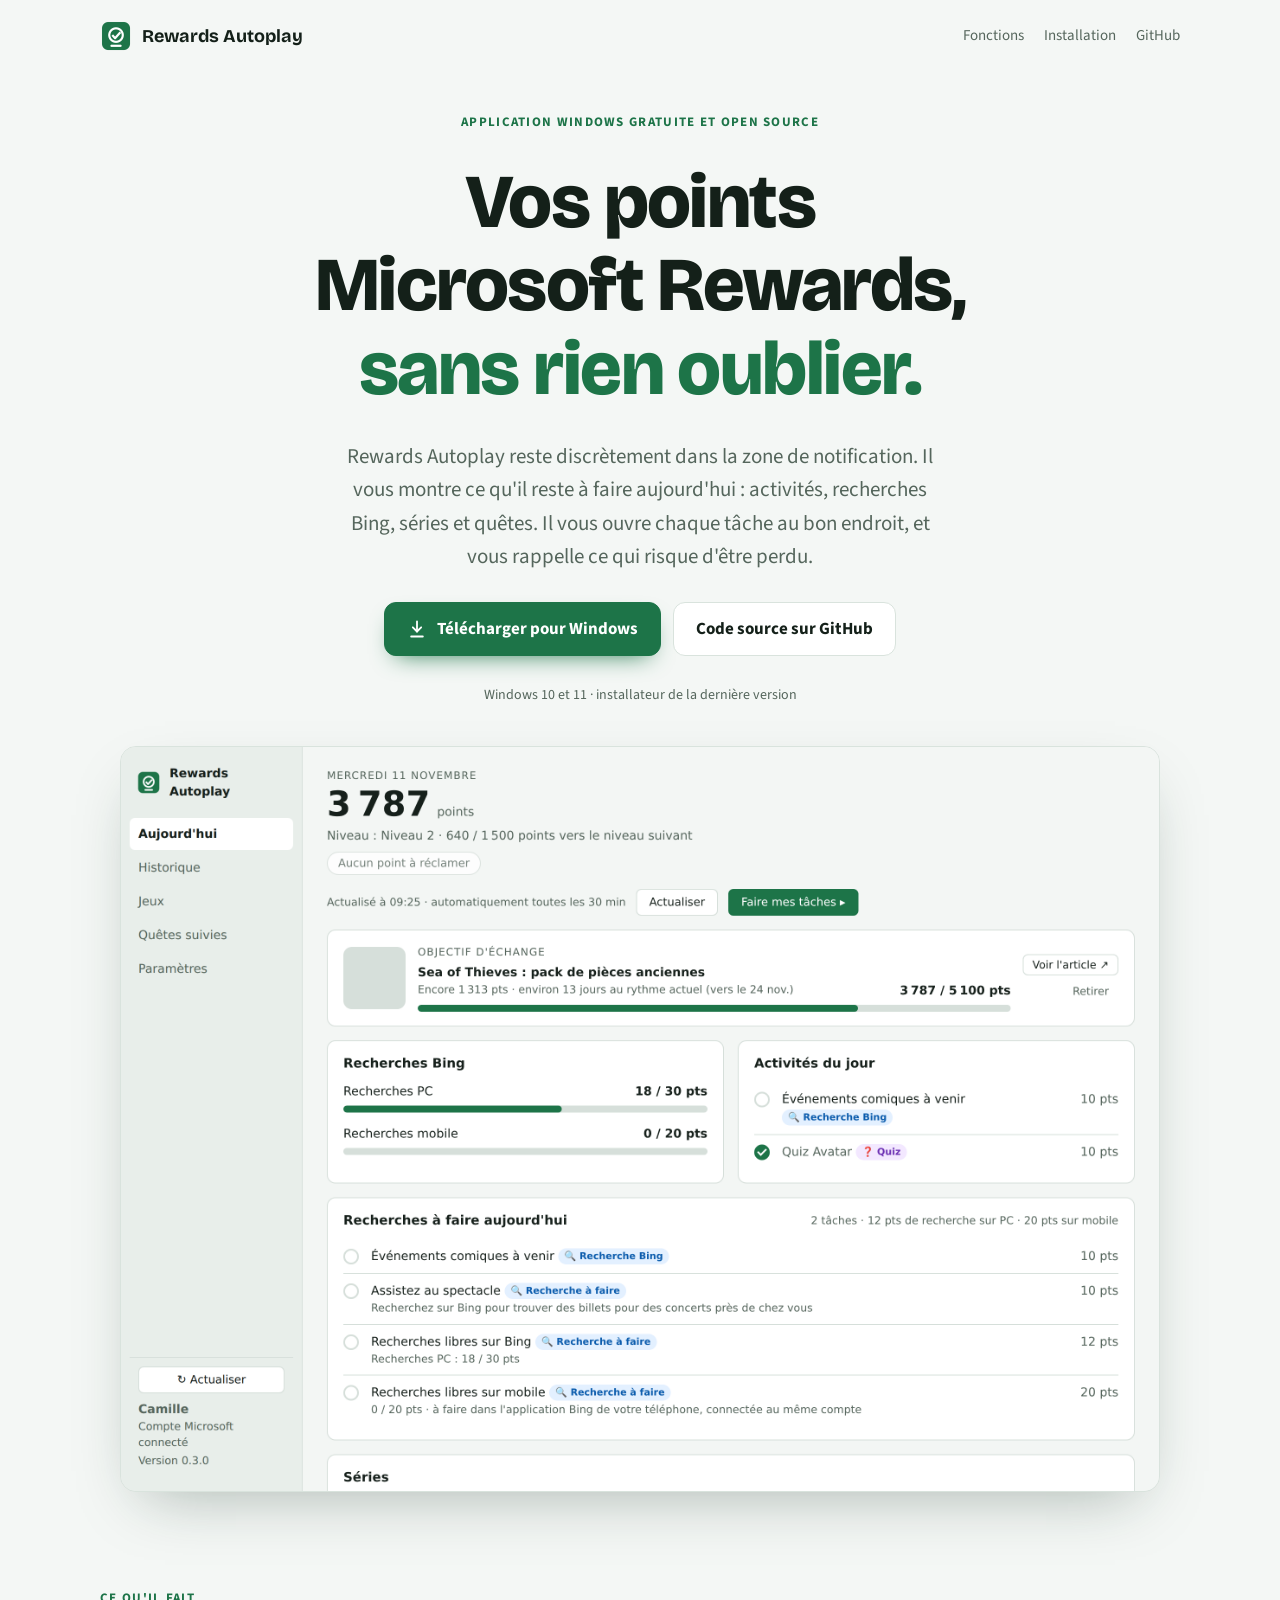
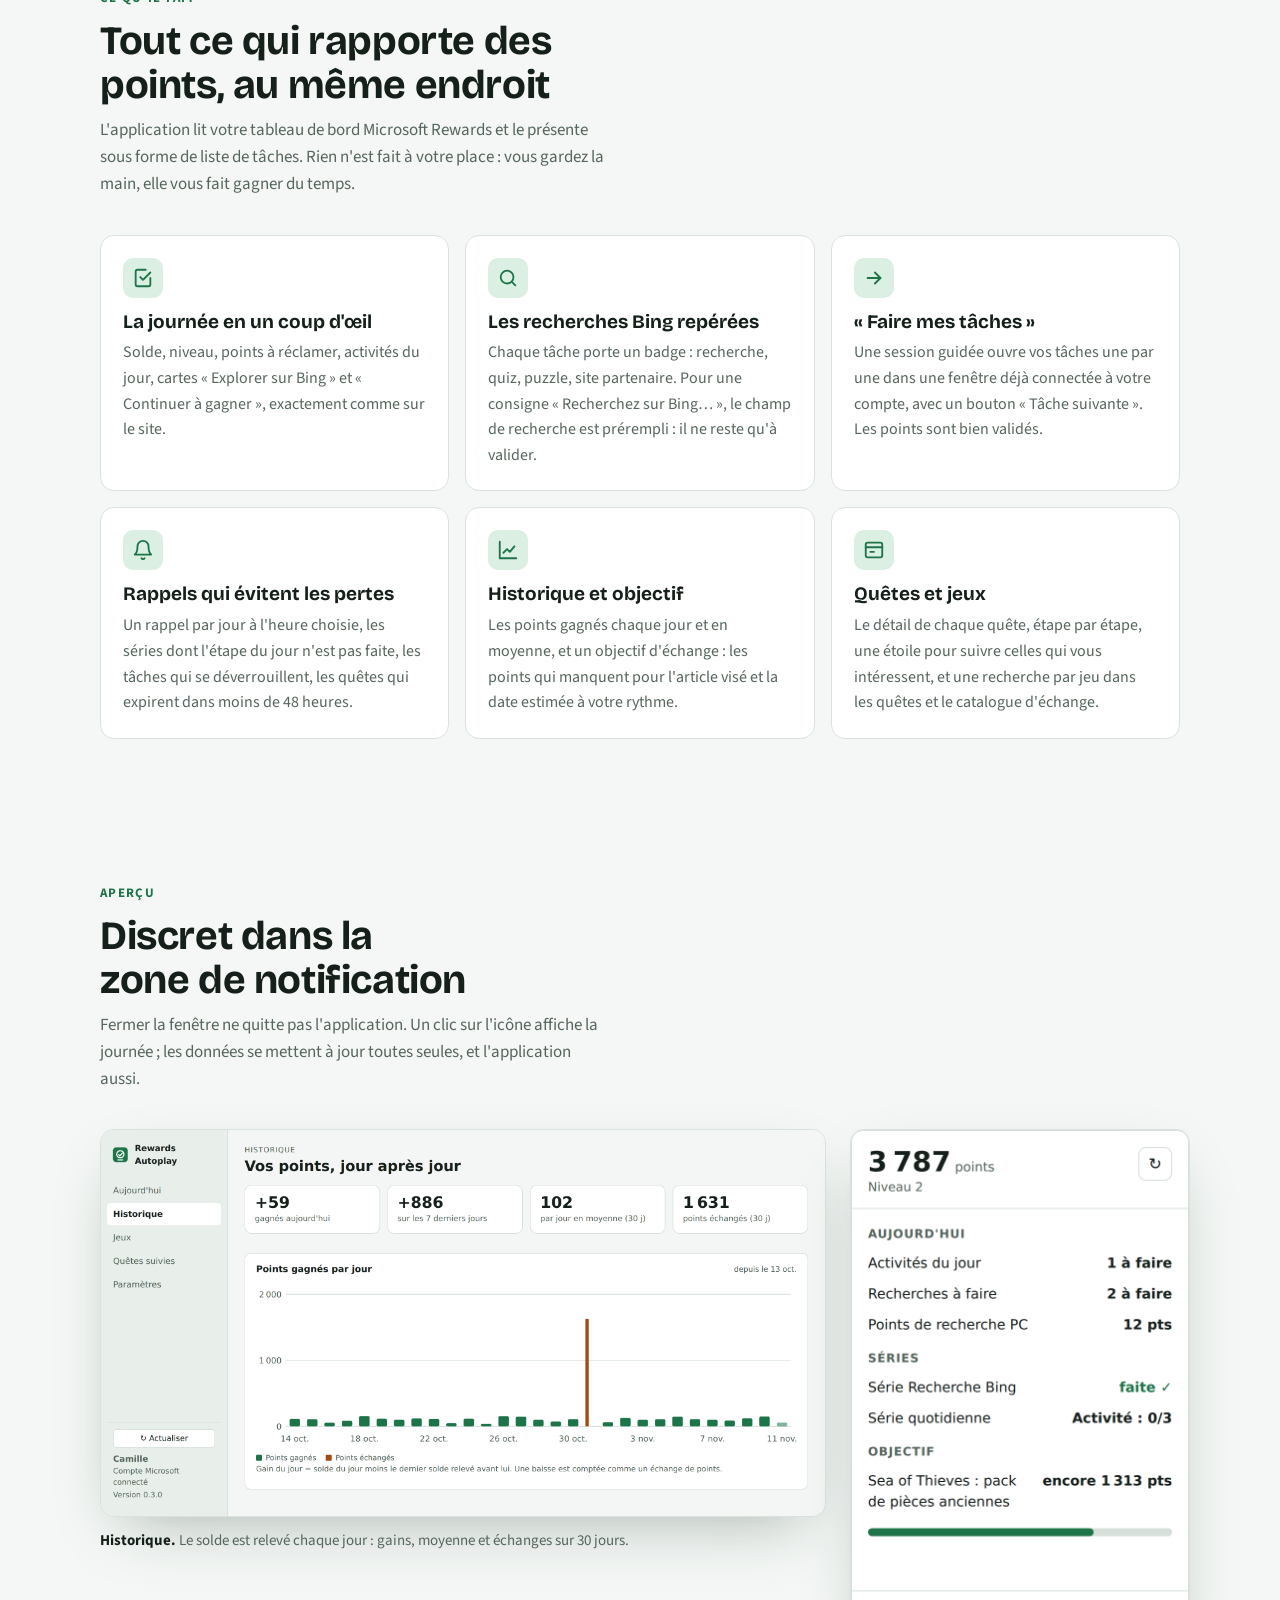
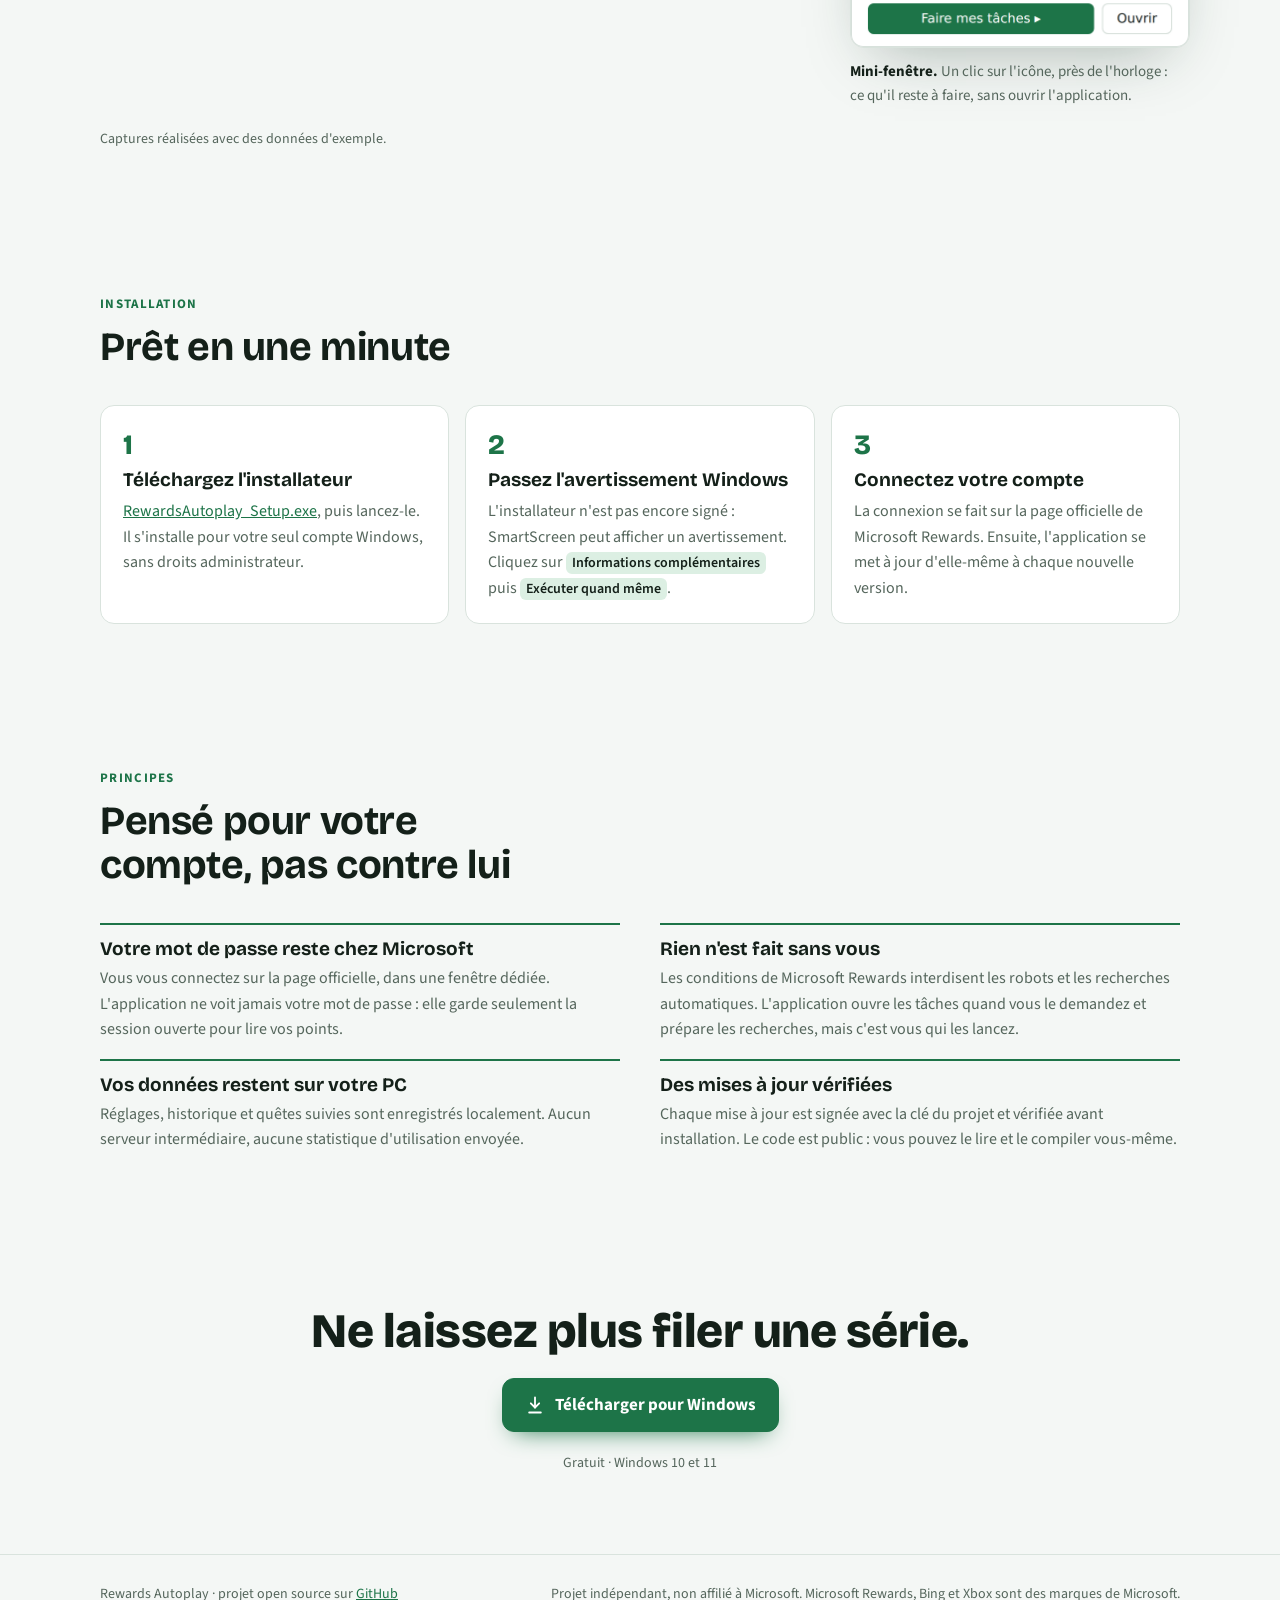
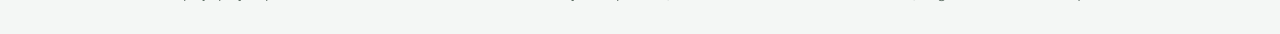
==== docs/index.html @ 0c6dc871 "Page de présentation GitHub Pages avec lien de téléchargement direct" ====
<!doctype html>
<html lang="fr">
<head>
<meta charset="utf-8">
<meta name="viewport" content="width=device-width, initial-scale=1, viewport-fit=cover">
<title>Rewards Autoplay</title>
<meta name="description" content="Application Windows gratuite qui suit vos points Microsoft Rewards depuis la zone de notification : tâches du jour, recherches Bing, séries, quêtes, historique et rappels.">
<meta property="og:title" content="Rewards Autoplay">
<meta property="og:description" content="Vos points Microsoft Rewards, sans rien oublier. Application Windows gratuite et open source.">
<meta property="og:image" content="https://powange.github.io/microsoft-rewards/assets/today.png">
<link rel="icon" type="image/png" href="assets/icon.png">
<link rel="preconnect" href="https://fonts.googleapis.com">
<link rel="preconnect" href="https://fonts.gstatic.com" crossorigin>
<link rel="stylesheet" href="https://fonts.googleapis.com/css2?family=Bricolage+Grotesque:opsz,wght@12..96,500;12..96,700;12..96,800&family=Source+Sans+3:wght@400;600;700&display=swap">
<style>
/* Page de présentation : un héros avec le téléchargement, puis ce que fait l'application, l'installation et les principes. */
:root {
  --bg: #f4f7f5;
  --surface: #ffffff;
  --fg: #142019;
  --muted: #55665c;
  --line: #d9e3dd;
  --accent: #1d7448;
  --accent-strong: #145a37;
  --accent-fg: #ffffff;
  --accent-soft: #dcefe3;
  --shadow: 0 24px 60px -24px rgba(20, 48, 33, .35);
  --font-display: "Bricolage Grotesque", "Segoe UI Variable Display", "Segoe UI", system-ui, sans-serif;
  --font-body: "Source Sans 3", "Segoe UI Variable Text", "Segoe UI", system-ui, sans-serif;
  color-scheme: light;
}
@media (prefers-color-scheme: dark) {
  :root {
    --bg: #0d1310; --surface: #141c18; --fg: #e3ebe6; --muted: #98a99f; --line: #26322c;
    --accent: #4cc28a; --accent-strong: #6fd6a3; --accent-fg: #0b130f; --accent-soft: #163024;
    --shadow: 0 24px 60px -24px rgba(0, 0, 0, .7);
    color-scheme: dark;
  }
}
* { box-sizing: border-box; }
html { scroll-behavior: smooth; }
@media (prefers-reduced-motion: reduce) { html { scroll-behavior: auto; } }
body { margin: 0; background: var(--bg); color: var(--fg); font: 17px/1.6 var(--font-body); -webkit-font-smoothing: antialiased; }
img { max-width: 100%; height: auto; display: block; }
a { color: var(--accent); }
a:focus-visible, button:focus-visible { outline: 2px solid var(--accent); outline-offset: 3px; border-radius: 6px; }
h1, h2, h3 { font-family: var(--font-display); line-height: 1.1; margin: 0; text-wrap: balance; }
p { margin: 0; }
.wrap { max-width: 1120px; margin: 0 auto; padding-left: max(20px, env(safe-area-inset-left, 0px)); padding-right: max(20px, env(safe-area-inset-right, 0px)); }

/* En-tête */
.top { padding-block: 20px; display: flex; justify-content: space-between; align-items: center; gap: 16px; }
.brand { display: flex; align-items: center; gap: 10px; font: 700 18px var(--font-display); color: var(--fg); text-decoration: none; }
.brand img { width: 32px; height: 32px; }
.top nav { display: flex; gap: 20px; font-size: 15px; }
.top nav a { color: var(--muted); text-decoration: none; }
.top nav a:hover { color: var(--fg); }
@media (max-width: 640px) { .top nav a:not(:last-child) { display: none; } }

/* Héros */
.hero { padding-block: 40px 24px; display: grid; grid-template-columns: minmax(0, 1fr); gap: 28px; text-align: center; justify-items: center; }
.eyebrow { font-size: 13px; font-weight: 700; letter-spacing: .1em; text-transform: uppercase; color: var(--accent); }
.hero h1 { font-size: clamp(40px, 7vw, 76px); font-weight: 800; letter-spacing: -.02em; max-width: 14ch; }
.hero h1 em { font-style: normal; color: var(--accent); }
.lede { font-size: clamp(18px, 2.2vw, 21px); color: var(--muted); max-width: 60ch; }
.cta { display: flex; flex-wrap: wrap; gap: 12px; justify-content: center; }
.btn { display: inline-flex; align-items: center; gap: 10px; padding: 14px 22px; border-radius: 12px; font: 700 17px var(--font-body); text-decoration: none; border: 1px solid var(--line); color: var(--fg); background: var(--surface); }
.btn.primary { background: var(--accent); border-color: var(--accent); color: var(--accent-fg); box-shadow: 0 10px 24px -12px var(--accent); }
.btn.primary:hover { background: var(--accent-strong); border-color: var(--accent-strong); }
.btn svg { width: 20px; height: 20px; flex: none; }
.release { font-size: 14px; color: var(--muted); }
.release b { color: var(--fg); font-weight: 600; }
.shot { width: 100%; max-width: 1040px; border-radius: 16px; border: 1px solid var(--line); box-shadow: var(--shadow); background: var(--surface); margin-top: 12px; }

/* Sections */
section { padding-block: 72px; }
.section-head { display: flex; flex-direction: column; gap: 10px; max-width: 64ch; margin-bottom: 36px; }
.section-head h2 { font-size: clamp(28px, 4vw, 40px); font-weight: 700; letter-spacing: -.01em; }
.section-head p { color: var(--muted); }

.features { display: grid; grid-template-columns: repeat(3, minmax(0, 1fr)); gap: 16px; }
@media (max-width: 900px) { .features { grid-template-columns: repeat(2, minmax(0, 1fr)); } }
@media (max-width: 600px) { .features { grid-template-columns: minmax(0, 1fr); } }
.feature { background: var(--surface); border: 1px solid var(--line); border-radius: 14px; padding: 22px; display: flex; flex-direction: column; gap: 8px; }
.feature .icon { width: 40px; height: 40px; border-radius: 10px; background: var(--accent-soft); color: var(--accent); display: grid; place-items: center; }
.feature .icon svg { width: 22px; height: 22px; }
.feature h3 { font-size: 19px; font-weight: 700; margin-top: 6px; }
.feature p { color: var(--muted); font-size: 16px; }

.gallery { display: grid; grid-template-columns: minmax(0, 2.2fr) minmax(0, 1fr); gap: 24px; align-items: start; }
@media (max-width: 800px) { .gallery { grid-template-columns: minmax(0, 1fr); } }
.gallery figure { margin: 0; display: flex; flex-direction: column; gap: 12px; }
.gallery img { border-radius: 14px; border: 1px solid var(--line); box-shadow: var(--shadow); background: var(--surface); }
.gallery figcaption { font-size: 15px; color: var(--muted); }
.gallery figcaption b { color: var(--fg); }
.gallery .mini img { max-width: 340px; margin-inline: auto; }

.steps { display: grid; grid-template-columns: repeat(3, minmax(0, 1fr)); gap: 16px; counter-reset: step; padding: 0; margin: 0; }
@media (max-width: 800px) { .steps { grid-template-columns: minmax(0, 1fr); } }
.steps li { list-style: none; background: var(--surface); border: 1px solid var(--line); border-radius: 14px; padding: 22px; display: flex; flex-direction: column; gap: 8px; counter-increment: step; }
.steps li::before { content: counter(step); font: 800 28px var(--font-display); color: var(--accent); }
.steps h3 { font-size: 19px; }
.steps p { color: var(--muted); font-size: 16px; }
.steps kbd { font: 600 14px var(--font-body); background: var(--accent-soft); color: var(--fg); border-radius: 6px; padding: 1px 6px; }

.principles { display: grid; grid-template-columns: repeat(2, minmax(0, 1fr)); gap: 16px 40px; }
@media (max-width: 700px) { .principles { grid-template-columns: minmax(0, 1fr); } }
.principles div { border-top: 2px solid var(--accent); padding-top: 14px; display: flex; flex-direction: column; gap: 6px; }
.principles h3 { font-size: 19px; }
.principles p { color: var(--muted); font-size: 16px; }

.final { text-align: center; display: flex; flex-direction: column; align-items: center; gap: 20px; padding-block: 80px; }
.final h2 { font-size: clamp(30px, 5vw, 48px); font-weight: 800; letter-spacing: -.01em; }

footer { border-top: 1px solid var(--line); padding-block: 28px calc(28px + env(safe-area-inset-bottom, 0px)); font-size: 14px; color: var(--muted); }
footer .wrap { display: flex; flex-wrap: wrap; gap: 8px 24px; justify-content: space-between; }
</style>
</head>
<body>
  <header class="wrap top">
    <a class="brand" href="#"><img src="assets/icon.png" alt="" width="32" height="32">Rewards Autoplay</a>
    <nav aria-label="Navigation">
      <a href="#fonctions">Fonctions</a>
      <a href="#installation">Installation</a>
      <a href="https://github.com/powange/microsoft-rewards">GitHub</a>
    </nav>
  </header>

  <main>
    <div class="wrap hero">
      <span class="eyebrow">Application Windows gratuite et open source</span>
      <h1>Vos points Microsoft Rewards, <em>sans rien oublier.</em></h1>
      <p class="lede">Rewards Autoplay reste discrètement dans la zone de notification. Il vous montre ce qu'il reste à faire aujourd'hui : activités, recherches Bing, séries et quêtes. Il vous ouvre chaque tâche au bon endroit, et vous rappelle ce qui risque d'être perdu.</p>
      <div class="cta">
        <a class="btn primary" id="download" href="https://github.com/powange/microsoft-rewards/releases/latest/download/RewardsAutoplay_Setup.exe">
          <svg viewBox="0 0 24 24" aria-hidden="true" fill="none" stroke="currentColor" stroke-width="2.2" stroke-linecap="round" stroke-linejoin="round"><path d="M12 3v12"/><path d="m7 10 5 5 5-5"/><path d="M5 21h14"/></svg>
          Télécharger pour Windows
        </a>
        <a class="btn" href="https://github.com/powange/microsoft-rewards">Code source sur GitHub</a>
      </div>
      <p class="release" id="release">Windows 10 et 11 · installateur de la dernière version</p>
      <img class="shot" src="assets/today.png" width="2400" height="1720" alt="La page Aujourd'hui de Rewards Autoplay : solde de points, objectif d'échange, recherches Bing, activités du jour et recherches à faire.">
    </div>

    <section id="fonctions">
      <div class="wrap">
        <div class="section-head">
          <span class="eyebrow">Ce qu'il fait</span>
          <h2>Tout ce qui rapporte des points, au même endroit</h2>
          <p>L'application lit votre tableau de bord Microsoft Rewards et le présente sous forme de liste de tâches. Rien n'est fait à votre place : vous gardez la main, elle vous fait gagner du temps.</p>
        </div>
        <div class="features">
          <article class="feature">
            <span class="icon"><svg viewBox="0 0 24 24" fill="none" stroke="currentColor" stroke-width="2" stroke-linecap="round" stroke-linejoin="round" aria-hidden="true"><path d="M9 11l3 3 8-8"/><path d="M20 12v7a2 2 0 0 1-2 2H6a2 2 0 0 1-2-2V5a2 2 0 0 1 2-2h9"/></svg></span>
            <h3>La journée en un coup d'œil</h3>
            <p>Solde, niveau, points à réclamer, activités du jour, cartes « Explorer sur Bing » et « Continuer à gagner », exactement comme sur le site.</p>
          </article>
          <article class="feature">
            <span class="icon"><svg viewBox="0 0 24 24" fill="none" stroke="currentColor" stroke-width="2" stroke-linecap="round" stroke-linejoin="round" aria-hidden="true"><circle cx="11" cy="11" r="7"/><path d="m20 20-3.5-3.5"/></svg></span>
            <h3>Les recherches Bing repérées</h3>
            <p>Chaque tâche porte un badge : recherche, quiz, puzzle, site partenaire. Pour une consigne « Recherchez sur Bing… », le champ de recherche est prérempli : il ne reste qu'à valider.</p>
          </article>
          <article class="feature">
            <span class="icon"><svg viewBox="0 0 24 24" fill="none" stroke="currentColor" stroke-width="2" stroke-linecap="round" stroke-linejoin="round" aria-hidden="true"><path d="M5 12h14"/><path d="m13 6 6 6-6 6"/></svg></span>
            <h3>« Faire mes tâches »</h3>
            <p>Une session guidée ouvre vos tâches une par une dans une fenêtre déjà connectée à votre compte, avec un bouton « Tâche suivante ». Les points sont bien validés.</p>
          </article>
          <article class="feature">
            <span class="icon"><svg viewBox="0 0 24 24" fill="none" stroke="currentColor" stroke-width="2" stroke-linecap="round" stroke-linejoin="round" aria-hidden="true"><path d="M6 8a6 6 0 0 1 12 0c0 7 3 9 3 9H3s3-2 3-9"/><path d="M10.3 21a1.94 1.94 0 0 0 3.4 0"/></svg></span>
            <h3>Rappels qui évitent les pertes</h3>
            <p>Un rappel par jour à l'heure choisie, les séries dont l'étape du jour n'est pas faite, les tâches qui se déverrouillent, les quêtes qui expirent dans moins de 48 heures.</p>
          </article>
          <article class="feature">
            <span class="icon"><svg viewBox="0 0 24 24" fill="none" stroke="currentColor" stroke-width="2" stroke-linecap="round" stroke-linejoin="round" aria-hidden="true"><path d="M3 3v18h18"/><path d="M7 15l4-4 3 3 5-6"/></svg></span>
            <h3>Historique et objectif</h3>
            <p>Les points gagnés chaque jour et en moyenne, et un objectif d'échange : les points qui manquent pour l'article visé et la date estimée à votre rythme.</p>
          </article>
          <article class="feature">
            <span class="icon"><svg viewBox="0 0 24 24" fill="none" stroke="currentColor" stroke-width="2" stroke-linecap="round" stroke-linejoin="round" aria-hidden="true"><rect x="3" y="4" width="18" height="16" rx="2"/><path d="M3 9h18"/><path d="M8 14h4"/></svg></span>
            <h3>Quêtes et jeux</h3>
            <p>Le détail de chaque quête, étape par étape, une étoile pour suivre celles qui vous intéressent, et une recherche par jeu dans les quêtes et le catalogue d'échange.</p>
          </article>
        </div>
      </div>
    </section>

    <section>
      <div class="wrap">
        <div class="section-head">
          <span class="eyebrow">Aperçu</span>
          <h2>Discret dans la zone de notification</h2>
          <p>Fermer la fenêtre ne quitte pas l'application. Un clic sur l'icône affiche la journée ; les données se mettent à jour toutes seules, et l'application aussi.</p>
        </div>
        <div class="gallery">
          <figure>
            <img src="assets/history.png" width="2400" height="1280" alt="L'onglet Historique : points gagnés aujourd'hui, sur 7 jours, moyenne sur 30 jours, points échangés et graphique des 30 derniers jours." loading="lazy">
            <figcaption><b>Historique.</b> Le solde est relevé chaque jour : gains, moyenne et échanges sur 30 jours.</figcaption>
          </figure>
          <figure class="mini">
            <img src="assets/mini.png" width="680" height="1040" alt="La mini-fenêtre de la zone de notification : solde, tâches du jour, séries et objectif." loading="lazy">
            <figcaption><b>Mini-fenêtre.</b> Un clic sur l'icône, près de l'horloge : ce qu'il reste à faire, sans ouvrir l'application.</figcaption>
          </figure>
        </div>
        <p class="release" style="margin-top:20px">Captures réalisées avec des données d'exemple.</p>
      </div>
    </section>

    <section id="installation">
      <div class="wrap">
        <div class="section-head">
          <span class="eyebrow">Installation</span>
          <h2>Prêt en une minute</h2>
        </div>
        <ol class="steps">
          <li>
            <h3>Téléchargez l'installateur</h3>
            <p><a href="https://github.com/powange/microsoft-rewards/releases/latest/download/RewardsAutoplay_Setup.exe">RewardsAutoplay_Setup.exe</a>, puis lancez-le. Il s'installe pour votre seul compte Windows, sans droits administrateur.</p>
          </li>
          <li>
            <h3>Passez l'avertissement Windows</h3>
            <p>L'installateur n'est pas encore signé : SmartScreen peut afficher un avertissement. Cliquez sur <kbd>Informations complémentaires</kbd> puis <kbd>Exécuter quand même</kbd>.</p>
          </li>
          <li>
            <h3>Connectez votre compte</h3>
            <p>La connexion se fait sur la page officielle de Microsoft Rewards. Ensuite, l'application se met à jour d'elle-même à chaque nouvelle version.</p>
          </li>
        </ol>
      </div>
    </section>

    <section>
      <div class="wrap">
        <div class="section-head">
          <span class="eyebrow">Principes</span>
          <h2>Pensé pour votre compte, pas contre lui</h2>
        </div>
        <div class="principles">
          <div>
            <h3>Votre mot de passe reste chez Microsoft</h3>
            <p>Vous vous connectez sur la page officielle, dans une fenêtre dédiée. L'application ne voit jamais votre mot de passe : elle garde seulement la session ouverte pour lire vos points.</p>
          </div>
          <div>
            <h3>Rien n'est fait sans vous</h3>
            <p>Les conditions de Microsoft Rewards interdisent les robots et les recherches automatiques. L'application ouvre les tâches quand vous le demandez et prépare les recherches, mais c'est vous qui les lancez.</p>
          </div>
          <div>
            <h3>Vos données restent sur votre PC</h3>
            <p>Réglages, historique et quêtes suivies sont enregistrés localement. Aucun serveur intermédiaire, aucune statistique d'utilisation envoyée.</p>
          </div>
          <div>
            <h3>Des mises à jour vérifiées</h3>
            <p>Chaque mise à jour est signée avec la clé du projet et vérifiée avant installation. Le code est public : vous pouvez le lire et le compiler vous-même.</p>
          </div>
        </div>
      </div>
    </section>

    <div class="wrap final">
      <h2>Ne laissez plus filer une série.</h2>
      <a class="btn primary" href="https://github.com/powange/microsoft-rewards/releases/latest/download/RewardsAutoplay_Setup.exe">
        <svg viewBox="0 0 24 24" aria-hidden="true" fill="none" stroke="currentColor" stroke-width="2.2" stroke-linecap="round" stroke-linejoin="round"><path d="M12 3v12"/><path d="m7 10 5 5 5-5"/><path d="M5 21h14"/></svg>
        Télécharger pour Windows
      </a>
      <p class="release" id="release-bottom">Gratuit · Windows 10 et 11</p>
    </div>
  </main>

  <footer>
    <div class="wrap">
      <span>Rewards Autoplay · projet open source sur <a href="https://github.com/powange/microsoft-rewards">GitHub</a></span>
      <span>Projet indépendant, non affilié à Microsoft. Microsoft Rewards, Bing et Xbox sont des marques de Microsoft.</span>
    </div>
  </footer>

<script>
// Version, date et taille de la dernière release, lues sur l'API GitHub. Sans réponse, le texte par défaut reste.
(async () => {
  try {
    const res = await fetch("https://api.github.com/repos/powange/microsoft-rewards/releases/latest", { headers: { Accept: "application/vnd.github+json" } });
    if (!res.ok) return;
    const release = await res.json();
    const asset = (release.assets || []).find((a) => a.name === "RewardsAutoplay_Setup.exe");
    const date = new Intl.DateTimeFormat("fr-FR", { day: "numeric", month: "long", year: "numeric" }).format(new Date(release.published_at));
    const size = asset ? ` · ${(asset.size / 1048576).toFixed(1).replace(".", ",")} Mo` : "";
    const version = release.tag_name.replace(/^v/, "");
    document.getElementById("release").innerHTML = "";
    document.getElementById("release").append("Version ", Object.assign(document.createElement("b"), { textContent: version }), ` du ${date}${size} · Windows 10 et 11`);
    document.getElementById("release-bottom").textContent = `Gratuit · version ${version} · Windows 10 et 11`;
  } catch (e) {
    // Hors ligne ou limite de l'API atteinte : le lien de téléchargement fonctionne quand même.
  }
})();
</script>
</body>
</html>
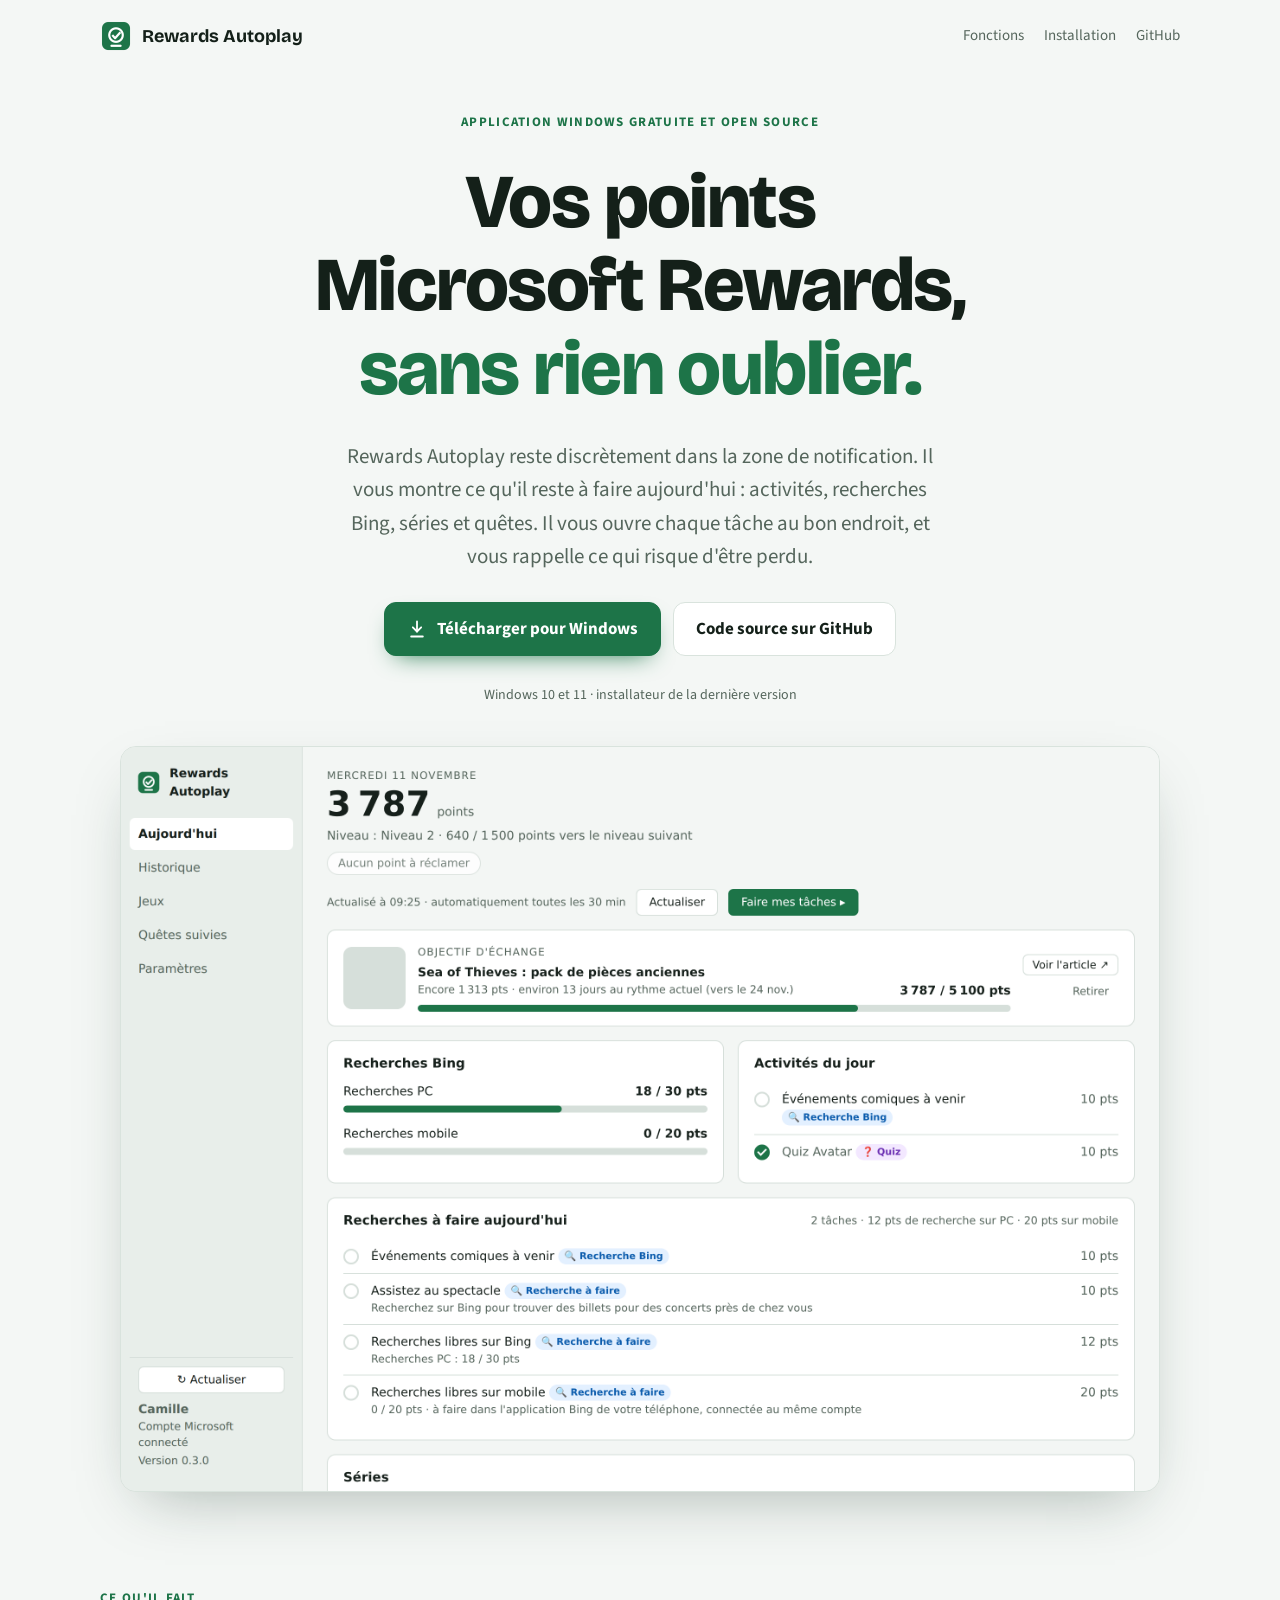
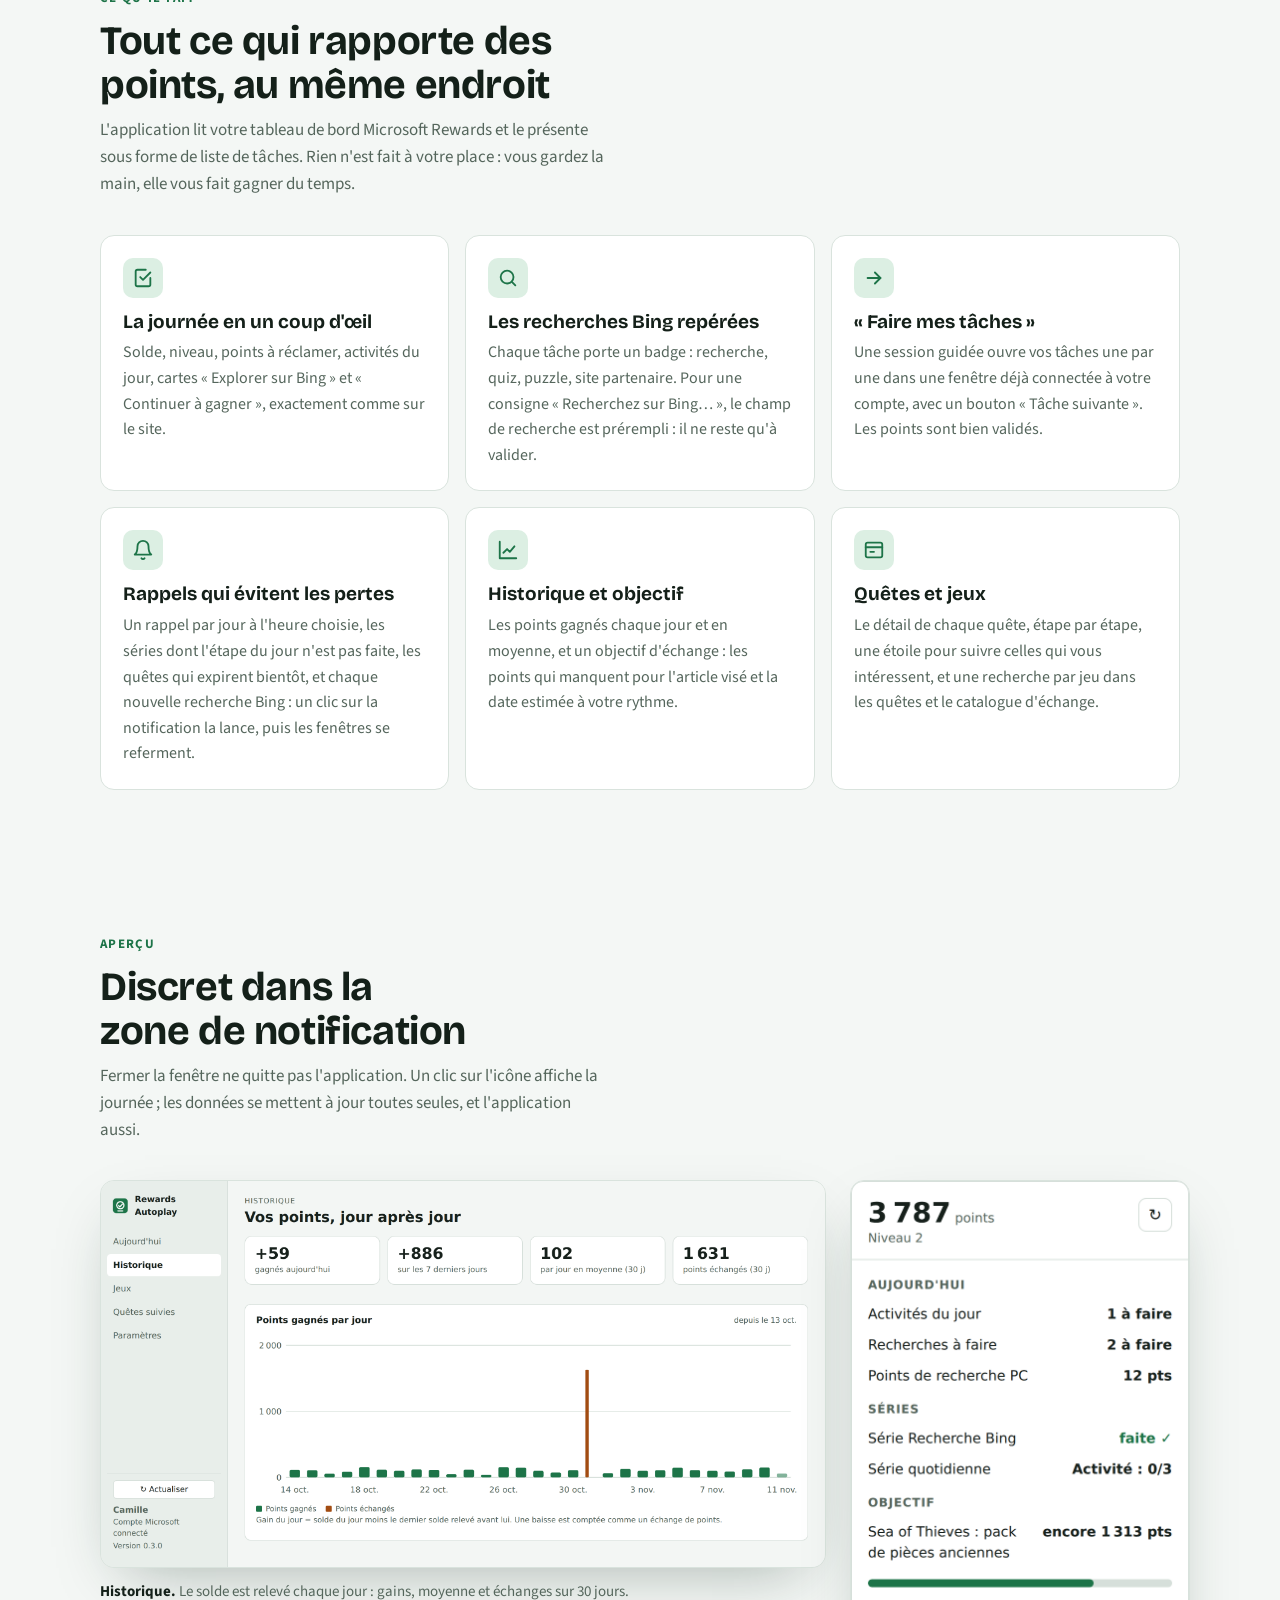
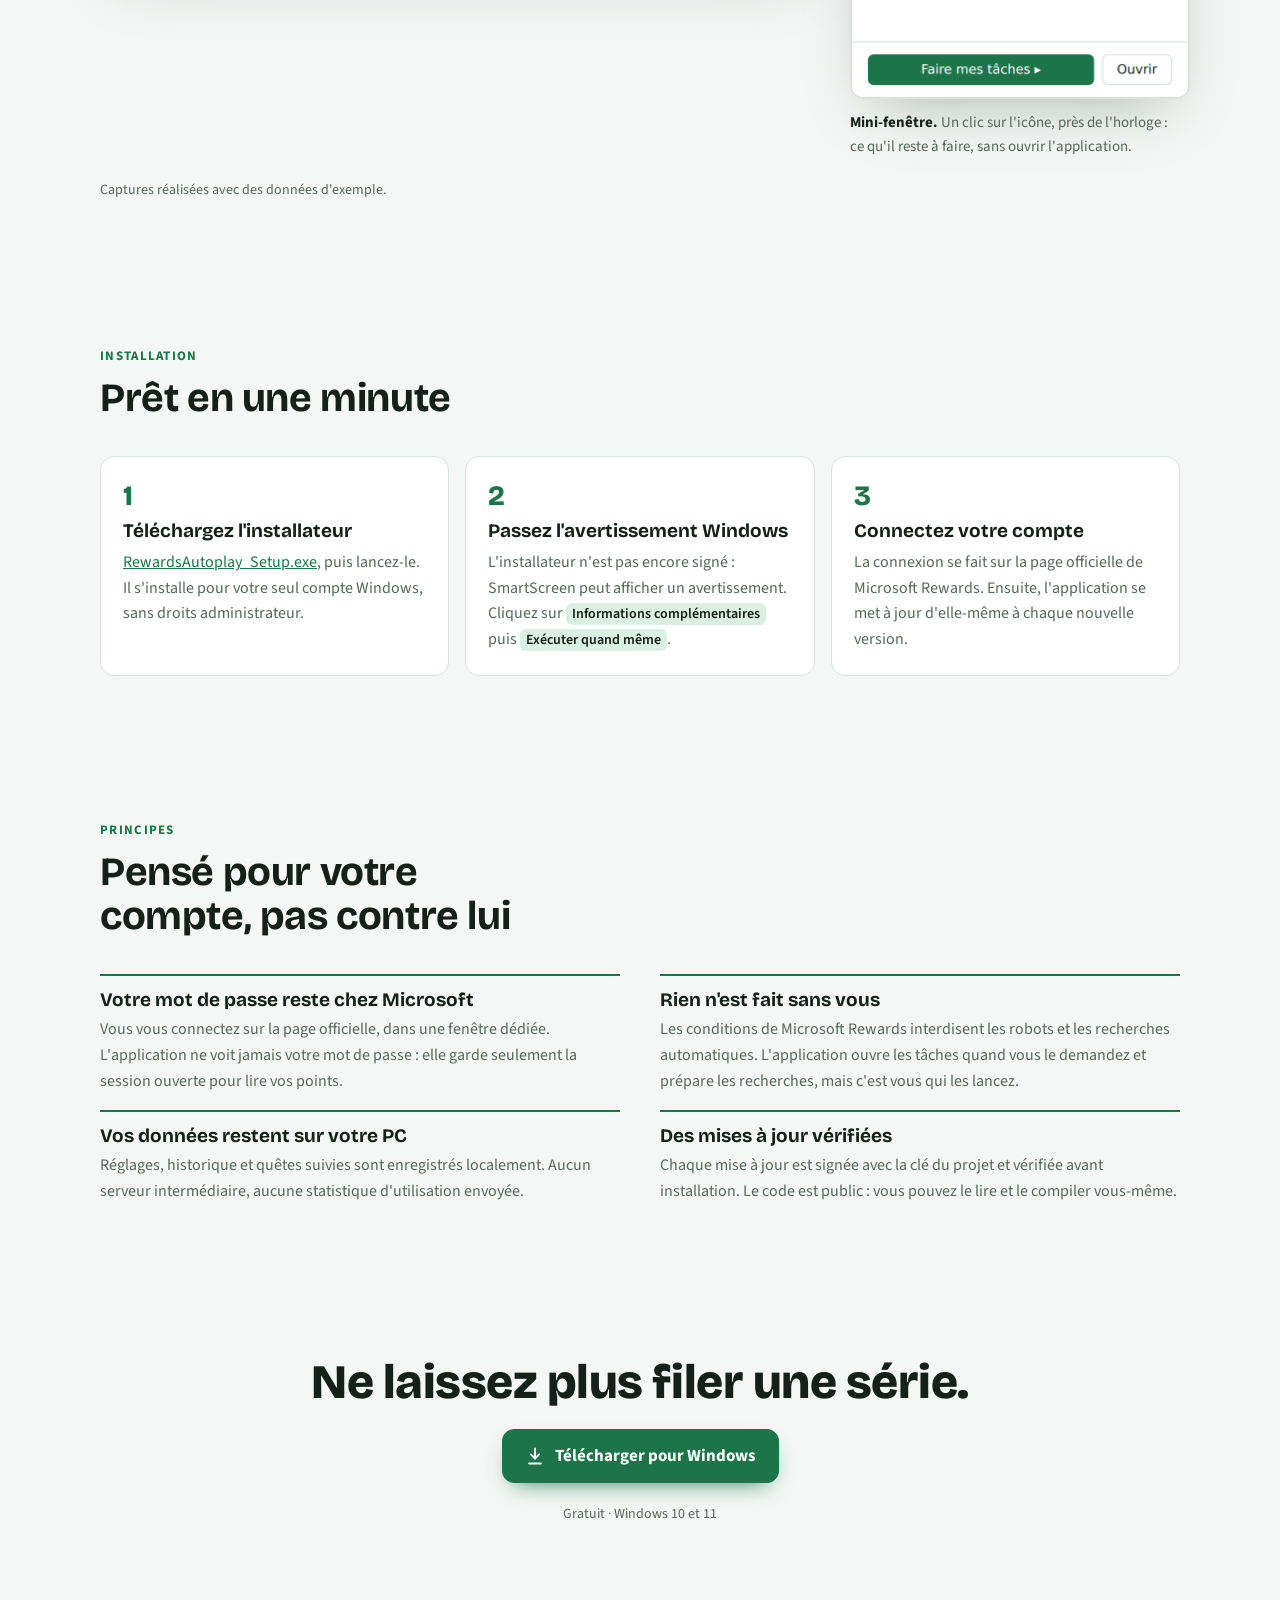
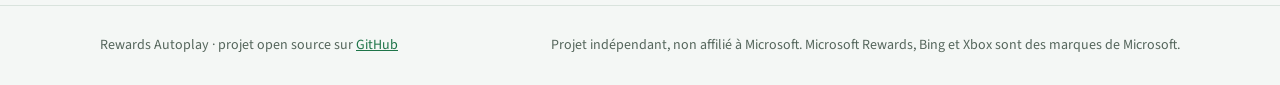
==== commit efcca686: "Notification de chaque nouvelle recherche Bing : un clic lance la tâche puis referme les fenêtres ; " ====
--- a/docs/index.html
+++ b/docs/index.html
@@ -168,7 +168,7 @@
           <article class="feature">
             <span class="icon"><svg viewBox="0 0 24 24" fill="none" stroke="currentColor" stroke-width="2" stroke-linecap="round" stroke-linejoin="round" aria-hidden="true"><path d="M6 8a6 6 0 0 1 12 0c0 7 3 9 3 9H3s3-2 3-9"/><path d="M10.3 21a1.94 1.94 0 0 0 3.4 0"/></svg></span>
             <h3>Rappels qui évitent les pertes</h3>
-            <p>Un rappel par jour à l'heure choisie, les séries dont l'étape du jour n'est pas faite, les tâches qui se déverrouillent, les quêtes qui expirent dans moins de 48 heures.</p>
+            <p>Un rappel par jour à l'heure choisie, les séries dont l'étape du jour n'est pas faite, les quêtes qui expirent bientôt, et chaque nouvelle recherche Bing : un clic sur la notification la lance, puis les fenêtres se referment.</p>
           </article>
           <article class="feature">
             <span class="icon"><svg viewBox="0 0 24 24" fill="none" stroke="currentColor" stroke-width="2" stroke-linecap="round" stroke-linejoin="round" aria-hidden="true"><path d="M3 3v18h18"/><path d="M7 15l4-4 3 3 5-6"/></svg></span>
